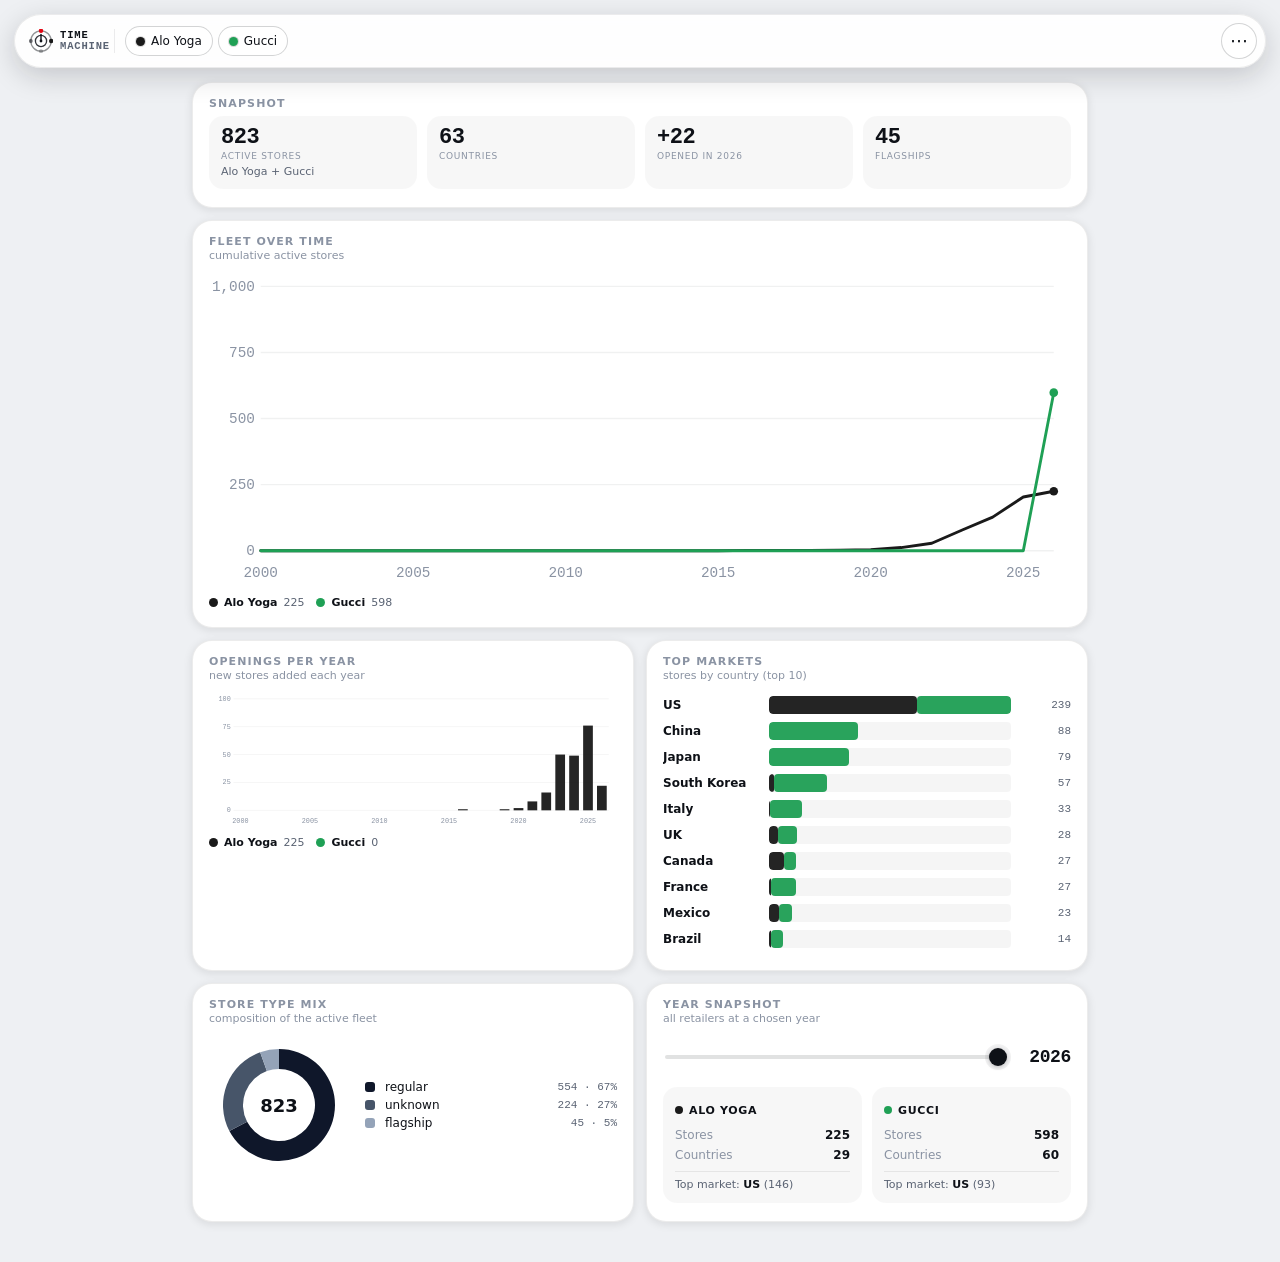
==== dashboard.html @ 7e8d6183 "Replace inline nav buttons with single dropdown menu (Map/Stats/Team/Notes) - Header was running out" ====
<!doctype html>
<html lang="en">
<head>
<meta charset="utf-8">
<meta name="viewport" content="width=device-width, initial-scale=1, viewport-fit=cover">
<meta name="theme-color" content="#f4f5f7">
<meta name="apple-mobile-web-app-capable" content="yes">
<meta name="apple-mobile-web-app-status-bar-style" content="default">
<meta name="apple-mobile-web-app-title" content="Store Time Machine">
<title>Analytics — Store Time Machine</title>
<link rel="stylesheet" href="styles.css?v=18">
<link rel="stylesheet" href="dashboard.css?v=18">
</head>
<body class="dash">

<header id="topbar">
  <a class="brand" href="index.html" aria-label="Store Time Machine">
    <svg class="logo-mark" viewBox="0 0 24 24" aria-hidden="true">
      <circle cx="12" cy="12" r="10.2" fill="none" stroke="currentColor" stroke-width="1.3" opacity="0.45"/>
      <circle cx="12" cy="12" r="5.6"  fill="none" stroke="currentColor" stroke-width="1.3" opacity="0.85"/>
      <circle cx="12" cy="1.8" r="2.2" fill="#E30613"/>
      <circle cx="22.2" cy="12" r="2.2" fill="#1a1a1a"/>
      <circle cx="12" cy="22.2" r="2.0" fill="currentColor" opacity="0.30"/>
      <circle cx="1.8" cy="12" r="2.0" fill="currentColor" opacity="0.55"/>
      <circle cx="12" cy="12" r="1.4" fill="currentColor"/>
      <path d="M12 12 L12 5.5" stroke="currentColor" stroke-width="1.4" stroke-linecap="round"/>
    </svg>
    <span class="wordmark"><span class="wm-1">Time</span><span class="wm-2">Machine</span></span>
  </a>
  <div id="retailers" role="tablist" aria-label="Retailers"></div>
  <details class="nav-menu" id="nav-menu">
    <summary aria-label="Menu">⋯</summary>
    <ul>
      <li><a href="index.html">Map</a></li>
      <li><a href="dashboard.html" class="current">Stats</a></li>
      <li><a href="team.html">Team</a></li>
      <li><a href="notes.html">Notes</a></li>
    </ul>
  </details>
</header>

<main id="dash-main">
  <section class="card card-headline">
    <div class="card-title">Snapshot</div>
    <div id="headline" class="headline-grid"></div>
  </section>

  <section class="card">
    <div class="card-title">Fleet over time</div>
    <div class="card-sub" id="fleet-sub">cumulative active stores</div>
    <div id="chart-fleet" class="chart"></div>
  </section>

  <section class="card">
    <div class="card-title">Openings per year</div>
    <div class="card-sub">new stores added each year</div>
    <div id="chart-annual" class="chart"></div>
  </section>

  <section class="card">
    <div class="card-title">Top markets</div>
    <div class="card-sub">stores by country (top 10)</div>
    <div id="chart-markets" class="chart"></div>
  </section>

  <section class="card">
    <div class="card-title">Store type mix</div>
    <div class="card-sub">composition of the active fleet</div>
    <div id="chart-types" class="chart"></div>
  </section>

  <section class="card">
    <div class="card-title">Year snapshot</div>
    <div class="card-sub">all retailers at a chosen year</div>
    <div class="snapshot-controls">
      <input id="snap-year-slider" type="range" min="2000" max="2026" value="2026" step="1">
      <span id="snap-year-display" class="year-readout">2026</span>
    </div>
    <div id="snap-grid" class="snap-grid"></div>
  </section>
</main>

<div id="loading">Loading…</div>

<script src="dashboard.js?v=18"></script>
<script>
  document.addEventListener('click', (e) => {
    const menu = document.getElementById('nav-menu');
    if (menu && !menu.contains(e.target) && menu.open) menu.open = false;
  });
</script>
</body>
</html>
---- styles.css ----
/* LDM Locate — light theme, mobile-first */

:root {
  --bg: #f4f5f7;
  --surface: rgba(255,255,255,0.92);
  --surface-solid: #ffffff;
  --text: #0e1117;
  --text-dim: #5a6373;
  --text-faint: #8a93a3;
  --accent: #2864c7;
  --warning: #c97e1f;
  --border: rgba(15,17,23,0.08);
  --border-strong: rgba(15,17,23,0.18);
  --shadow: 0 8px 28px rgba(15,17,23,0.18);
  --shadow-soft: 0 2px 10px rgba(15,17,23,0.10);
  --radius: 14px;
  --radius-lg: 20px;
  --radius-xl: 24px;
  --safe-bottom: env(safe-area-inset-bottom, 0px);
  --safe-top: env(safe-area-inset-top, 0px);
}

* { box-sizing: border-box; }
html, body { height: 100%; margin: 0; overscroll-behavior: none; -webkit-tap-highlight-color: transparent; }
body {
  font-family: ui-sans-serif, system-ui, -apple-system, "Segoe UI", "Plus Jakarta Sans", Roboto, sans-serif;
  color: var(--text);
  background: var(--bg);
  overflow: hidden;
  touch-action: manipulation;
}
button { font: inherit; color: inherit; cursor: pointer; border: 0; background: transparent; padding: 0; }

.hidden { display: none !important; }

/* ===== Map ===== */
#map { position: absolute; inset: 0; background: #e8eaee; }
.leaflet-control-zoom { display: none; }
.leaflet-control-attribution {
  background: rgba(255,255,255,0.7) !important;
  color: var(--text-faint) !important;
  font-size: 9px !important;
}
.leaflet-control-attribution a { color: var(--text-dim) !important; }

/* ===== Top bar ===== */
#topbar {
  position: fixed;
  top: calc(10px + var(--safe-top));
  left: 10px; right: 10px;
  display: flex; gap: 10px; align-items: center;
  padding: 8px 8px 8px 14px;
  background: var(--surface);
  backdrop-filter: blur(14px);
  -webkit-backdrop-filter: blur(14px);
  border: 1px solid var(--border);
  border-radius: 999px;
  box-shadow: var(--shadow);
  z-index: 1000;
  min-height: 46px;
}
.brand {
  display: inline-flex; align-items: center; gap: 7px;
  text-decoration: none;
  color: var(--text);
  flex-shrink: 0;
  padding-right: 4px;
  border-right: 1px solid var(--border);
  padding-left: 2px;
  margin-left: -2px;
}
.logo-mark {
  width: 24px; height: 24px;
  display: block; flex-shrink: 0;
}
.wordmark {
  display: none;     /* hidden on tight mobile by default; shown >=720px */
  flex-direction: column;
  font-family: ui-monospace, "JetBrains Mono", "SF Mono", monospace;
  text-transform: uppercase;
  font-weight: 700;
  letter-spacing: 0.08em;
  line-height: 1.05;
  font-size: 10.5px;
}
.wm-1 { color: var(--text); }
.wm-2 { color: var(--text-dim); }
@media (min-width: 380px) {
  .wordmark { display: inline-flex; }
}
#retailers {
  display: flex; gap: 5px; flex: 1; min-width: 0;
  overflow-x: auto; overflow-y: hidden;
  -webkit-overflow-scrolling: touch;
  scrollbar-width: none;
  padding-right: 14px;
  /* Right-edge fade so the user knows there's more to scroll if it overflows */
  -webkit-mask-image: linear-gradient(to right, #000 calc(100% - 14px), transparent);
          mask-image: linear-gradient(to right, #000 calc(100% - 14px), transparent);
}
#retailers::-webkit-scrollbar { display: none; }
/* ===== Topbar nav dropdown (replaces multiple inline nav buttons) ===== */
.nav-menu {
  position: relative;
  flex-shrink: 0;
}
.nav-menu summary {
  list-style: none;
  display: inline-flex; align-items: center; justify-content: center;
  width: 36px; height: 36px;
  border-radius: 50%;
  border: 1px solid var(--border-strong);
  background: var(--surface-solid);
  cursor: pointer;
  font-size: 18px; line-height: 1;
  user-select: none;
  -webkit-user-select: none;
}
.nav-menu summary::-webkit-details-marker { display: none; }
.nav-menu summary::marker { content: ""; }
.nav-menu[open] summary { background: #f0f1f4; }
.nav-menu ul {
  position: absolute;
  top: calc(100% + 8px);
  right: 0;
  min-width: 140px;
  margin: 0;
  padding: 5px;
  list-style: none;
  background: var(--surface-solid);
  border: 1px solid var(--border);
  border-radius: var(--radius);
  box-shadow: var(--shadow);
  z-index: 1500;
}
.nav-menu li { list-style: none; }
.nav-menu li a {
  display: block;
  padding: 8px 14px;
  text-decoration: none;
  color: var(--text);
  font-size: 13px;
  border-radius: 8px;
  white-space: nowrap;
}
.nav-menu li a:hover, .nav-menu li a:focus { background: rgba(15,17,23,0.05); }
.nav-menu li a.current {
  background: rgba(15,17,23,0.07);
  font-weight: 700;
}
.nav-menu li a.current::after { content: " ·"; color: var(--text-faint); }

.retailer-toggle {
  display: inline-flex; align-items: center; gap: 6px;
  padding: 6px 10px;
  border: 1px solid var(--border);
  background: rgba(255,255,255,0.6);
  border-radius: 999px;
  color: var(--text-dim);
  font-size: 12px;
  white-space: nowrap;
  flex-shrink: 0;
  transition: background 0.15s, color 0.15s, border-color 0.15s;
  min-height: 30px;
}
.retailer-toggle.active {
  color: var(--text);
  background: var(--surface-solid);
  border-color: var(--border-strong);
}
.retailer-toggle .swatch {
  width: 9px; height: 9px; border-radius: 50%; display: inline-block;
  box-shadow: 0 0 0 1px rgba(0,0,0,0.15);
}

/* ===== Smart chips ===== */
#chips {
  position: fixed;
  top: calc(64px + var(--safe-top));
  left: 10px; right: 10px;
  display: flex; gap: 6px;
  flex-wrap: wrap;
  z-index: 999;
  pointer-events: none;
}
.chips-region {
  pointer-events: auto;
  display: inline-flex; align-items: center;
  padding: 5px 11px;
  font-size: 10px; font-weight: 700;
  letter-spacing: 0.1em;
  text-transform: uppercase;
  color: var(--text-dim);
  background: var(--surface);
  backdrop-filter: blur(14px);
  -webkit-backdrop-filter: blur(14px);
  border: 1px solid var(--border);
  border-radius: 999px;
  box-shadow: var(--shadow-soft);
  white-space: nowrap;
}
.chip {
  pointer-events: auto;
  display: inline-flex; align-items: center; gap: 7px;
  padding: 6px 10px 6px 9px;
  background: var(--surface);
  backdrop-filter: blur(14px);
  -webkit-backdrop-filter: blur(14px);
  border: 1px solid var(--border);
  border-radius: 999px;
  box-shadow: var(--shadow-soft);
  font-size: 13px; color: var(--text);
  white-space: nowrap;
  transition: transform 0.1s, box-shadow 0.1s;
}
.chip:active { transform: scale(0.97); }
.chip .swatch { width: 8px; height: 8px; border-radius: 50%; box-shadow: 0 0 0 1px rgba(0,0,0,0.15); }
.chip .count { font-weight: 700; font-variant-numeric: tabular-nums; font-size: 13px; }
.chip .arrow { color: var(--text-faint); font-size: 13px; margin-left: 1px; }

/* ===== Bottom bar ===== */
#bottombar {
  position: fixed;
  bottom: calc(12px + var(--safe-bottom));
  left: 10px; right: 10px;
  display: flex; gap: 10px; align-items: center;
  padding: 8px 14px 8px 8px;
  background: var(--surface);
  backdrop-filter: blur(14px);
  -webkit-backdrop-filter: blur(14px);
  border: 1px solid var(--border);
  border-radius: var(--radius-xl);
  box-shadow: var(--shadow);
  z-index: 1000;
}
#playpause {
  width: 40px; height: 40px; flex-shrink: 0;
  border-radius: 50%;
  border: 1px solid var(--border-strong);
  background: var(--surface-solid);
  font-size: 13px; line-height: 1;
  display: flex; align-items: center; justify-content: center;
}
#playpause:active { background: #f0f1f4; }
.slider-wrap {
  flex: 1; display: flex; flex-direction: column; gap: 2px; min-width: 0;
}
#year-slider {
  width: 100%;
  -webkit-appearance: none; appearance: none;
  height: 26px;
  background: transparent; outline: none;
  margin: 0;
}
#year-slider::-webkit-slider-runnable-track {
  height: 4px; background: rgba(15,17,23,0.12); border-radius: 999px;
}
#year-slider::-moz-range-track {
  height: 4px; background: rgba(15,17,23,0.12); border-radius: 999px; border: none;
}
#year-slider::-webkit-slider-thumb {
  -webkit-appearance: none; appearance: none;
  width: 22px; height: 22px; margin-top: -9px;
  border-radius: 50%; background: var(--text);
  box-shadow: 0 0 0 4px rgba(15,17,23,0.05), 0 1px 4px rgba(0,0,0,0.25);
  cursor: grab;
}
#year-slider::-moz-range-thumb {
  width: 22px; height: 22px;
  border-radius: 50%; background: var(--text); border: none;
  box-shadow: 0 0 0 4px rgba(15,17,23,0.05), 0 1px 4px rgba(0,0,0,0.25);
}
.slider-labels {
  display: flex; justify-content: space-between;
  font-size: 9px; color: var(--text-faint);
  font-family: ui-monospace, "JetBrains Mono", monospace;
  letter-spacing: 0.05em;
  padding: 0 4px;
}
#year-display {
  flex-shrink: 0;
  min-width: 52px; text-align: right;
  font-weight: 700; font-size: 20px;
  font-variant-numeric: tabular-nums;
  font-family: ui-monospace, "JetBrains Mono", monospace;
  letter-spacing: -0.02em;
}

/* ===== Sheet (manifest + detail share base styles) ===== */
#sheet-backdrop {
  position: fixed; inset: 0;
  background: rgba(15,17,23,0.18);
  z-index: 1099;
  opacity: 1; transition: opacity 0.2s ease;
}
#sheet-backdrop.hidden { opacity: 0; pointer-events: none; }

.sheet {
  position: fixed;
  left: 0; right: 0; bottom: 0;
  max-height: 78vh;
  display: flex; flex-direction: column;
  background: var(--surface-solid);
  border: 1px solid var(--border);
  border-bottom: 0;
  border-radius: var(--radius-xl) var(--radius-xl) 0 0;
  box-shadow: 0 -16px 40px rgba(15,17,23,0.20);
  z-index: 1100;
  transform: translateY(0);
  transition: transform 0.22s cubic-bezier(0.32, 0.72, 0, 1);
}
.sheet.hidden { transform: translateY(110%); pointer-events: none; }
.sheet-handle {
  width: 38px; height: 4px;
  background: rgba(15,17,23,0.18);
  border-radius: 999px;
  margin: 6px auto 4px;
  flex-shrink: 0;
}
.sheet-header {
  display: flex; align-items: center; gap: 10px;
  padding: 8px 14px 10px;
  border-bottom: 1px solid var(--border);
  flex-shrink: 0;
}
.sheet-header > div { flex: 1; min-width: 0; }
.sheet-title {
  font-size: 16px; font-weight: 700; line-height: 1.2;
  white-space: nowrap; overflow: hidden; text-overflow: ellipsis;
}
.sheet-sub {
  font-size: 12px; color: var(--text-dim); margin-top: 2px;
}
.sheet-back, .sheet-close {
  width: 32px; height: 32px;
  border-radius: 50%;
  border: 1px solid var(--border);
  background: var(--surface-solid);
  font-size: 18px; line-height: 1;
  display: flex; align-items: center; justify-content: center;
  flex-shrink: 0;
}
.sheet-back { font-size: 22px; padding-bottom: 3px; }

/* ===== Manifest list ===== */
#manifest-list {
  overflow-y: auto;
  -webkit-overflow-scrolling: touch;
  padding: 4px 0 calc(20px + var(--safe-bottom));
  flex: 1;
}
.manifest-item {
  display: flex; align-items: flex-start; gap: 12px;
  padding: 10px 16px;
  cursor: pointer;
  transition: background 0.1s;
  border-bottom: 1px solid var(--border);
}
.manifest-item:last-child { border-bottom: 0; }
.manifest-item:active { background: #f0f1f4; }
.manifest-item .pin {
  width: 8px; height: 8px; border-radius: 50%;
  margin-top: 7px; flex-shrink: 0;
  box-shadow: 0 0 0 1px rgba(0,0,0,0.15);
}
.manifest-item .body { flex: 1; min-width: 0; }
.manifest-item .name { font-weight: 600; font-size: 14px; line-height: 1.3; }
.manifest-item .meta { font-size: 12px; color: var(--text-dim); line-height: 1.4; margin-top: 1px; }
.manifest-item .yr {
  font-size: 11px; font-family: ui-monospace, monospace;
  color: var(--text-faint); flex-shrink: 0; margin-top: 4px;
}

/* ===== Detail (minimal) ===== */
#detail .detail-retailer {
  display: inline-flex; align-items: center; gap: 6px;
  font-size: 10px; color: var(--text-dim);
  text-transform: uppercase; letter-spacing: 0.1em;
  flex-shrink: 1; min-width: 0;
}
.detail-retailer .swatch { width: 7px; height: 7px; border-radius: 50%; flex-shrink: 0; }
#detail-body {
  padding: 14px 18px calc(22px + var(--safe-bottom));
  overflow-y: auto;
  -webkit-overflow-scrolling: touch;
  flex: 1;
}
.detail-name {
  font-size: 18px; font-weight: 700; line-height: 1.25;
  margin-bottom: 6px;
}
.detail-meta-row {
  display: flex; gap: 14px; flex-wrap: wrap;
  margin-bottom: 12px;
  font-size: 12px; color: var(--text-dim);
}
.detail-meta-row .item { display: inline-flex; align-items: baseline; gap: 5px; }
.detail-meta-row .k { color: var(--text-faint); text-transform: uppercase; letter-spacing: 0.06em; font-size: 9px; }
.detail-meta-row .v { color: var(--text); font-weight: 600; font-size: 13px; }
.detail-meta-row .v.estimated { color: var(--warning); }
.detail-meta-row .v.estimated::after { content: " · est."; font-weight: 400; color: var(--text-faint); font-size: 10px; }
.detail-address {
  font-size: 13px; line-height: 1.45;
  color: var(--text);
  background: #f4f5f7;
  border-radius: var(--radius);
  padding: 10px 12px;
}
.detail-address.empty { color: var(--text-faint); font-style: italic; }

/* ===== Loading ===== */
#loading {
  position: fixed; left: 50%; top: 50%; transform: translate(-50%,-50%);
  padding: 12px 20px;
  background: var(--surface);
  border: 1px solid var(--border);
  border-radius: var(--radius);
  z-index: 2000;
  font-size: 13px;
  backdrop-filter: blur(14px);
  -webkit-backdrop-filter: blur(14px);
  box-shadow: var(--shadow-soft);
}

/* ===== Bloom animation ===== */
.bloom-marker {
  pointer-events: none;
  position: absolute;
  border-radius: 50%;
  transform: translate(-50%, -50%);
  animation: bloom 800ms ease-out forwards;
}
@keyframes bloom {
  0%   { transform: translate(-50%,-50%) scale(0.4); opacity: 0.95; }
  60%  { transform: translate(-50%,-50%) scale(2.4); opacity: 0.5; }
  100% { transform: translate(-50%,-50%) scale(3.6); opacity: 0; }
}

/* ===== Desktop ===== */
@media (min-width: 720px) {
  #topbar { top: calc(14px + var(--safe-top)); left: 14px; right: 14px; }
  #chips { top: calc(72px + var(--safe-top)); left: 14px; right: auto; }
  #bottombar { bottom: calc(18px + var(--safe-bottom)); left: 14px; right: 14px; }
  .sheet {
    left: auto; right: 14px;
    bottom: calc(80px + var(--safe-bottom));
    width: 380px;
    max-height: calc(100vh - 180px);
    border: 1px solid var(--border);
    border-radius: var(--radius-xl);
  }
  .sheet.hidden { transform: translateX(20px); opacity: 0; }
  .sheet:not(.hidden) { opacity: 1; transition: transform 0.2s, opacity 0.18s; }
  .sheet-handle { display: none; }
  #sheet-backdrop { display: none; }
}
---- dashboard.css ----
/* Dashboard-specific styles. Layered on top of styles.css. */

body.dash {
  overflow-y: auto;
  background: #eef0f3;
}

#dash-main {
  padding: calc(78px + var(--safe-top)) 12px calc(40px + var(--safe-bottom));
  max-width: 920px;
  margin: 0 auto;
  display: grid;
  gap: 12px;
}
@media (min-width: 720px) {
  #dash-main {
    padding-top: calc(82px + var(--safe-top));
    grid-template-columns: 1fr 1fr;
  }
  .card-headline,
  .card:nth-child(2) { grid-column: 1 / -1; }
}

.nav-toggle {
  display: inline-flex; align-items: center;
  padding: 7px 14px;
  border: 1px solid var(--border-strong);
  border-radius: 999px;
  background: var(--surface-solid);
  color: var(--text);
  text-decoration: none;
  font-size: 12px;
  font-weight: 600;
  flex-shrink: 0;
}
.nav-toggle:active { background: #f0f1f4; }

.card {
  background: var(--surface-solid);
  border: 1px solid var(--border);
  border-radius: var(--radius-lg);
  box-shadow: var(--shadow-soft);
  padding: 14px 16px 18px;
  min-height: 80px;
}
.card-title {
  font-size: 11px;
  text-transform: uppercase;
  letter-spacing: 0.1em;
  color: var(--text-faint);
  font-weight: 700;
  margin-bottom: 1px;
}
.card-sub {
  font-size: 11px;
  color: var(--text-faint);
  margin-bottom: 10px;
}

/* Headline strip */
.headline-grid {
  display: grid;
  grid-template-columns: repeat(2, 1fr);
  gap: 10px;
  margin-top: 6px;
}
@media (min-width: 480px) {
  .headline-grid { grid-template-columns: repeat(4, 1fr); }
}
.stat {
  background: rgba(15,17,23,0.03);
  border-radius: var(--radius);
  padding: 10px 12px;
  min-height: 64px;
}
.stat .num {
  font-weight: 700;
  font-size: 22px;
  font-variant-numeric: tabular-nums;
  font-family: ui-monospace, "JetBrains Mono", monospace;
  letter-spacing: -0.02em;
  line-height: 1.05;
}
.stat .lbl {
  font-size: 9px;
  text-transform: uppercase;
  letter-spacing: 0.08em;
  color: var(--text-faint);
  margin-top: 2px;
}
.stat .sub {
  font-size: 11px;
  color: var(--text-dim);
  margin-top: 4px;
  line-height: 1.3;
  word-break: break-word;
}

.chart {
  width: 100%;
  position: relative;
}
.chart svg { width: 100%; height: auto; display: block; }
.chart .axis-text { font-size: 10px; fill: var(--text-faint); font-family: ui-monospace, monospace; }
.chart .grid-line { stroke: rgba(15,17,23,0.06); stroke-width: 1; }
.chart .legend {
  display: flex; flex-wrap: wrap; gap: 12px;
  margin-top: 8px;
  font-size: 11px;
  color: var(--text-dim);
}
.chart .legend .li { display: inline-flex; align-items: center; gap: 6px; }
.chart .legend .sw { width: 9px; height: 9px; border-radius: 50%; }
.chart .legend .nm { color: var(--text); font-weight: 600; }
.chart .legend .v { font-variant-numeric: tabular-nums; }
.chart .tooltip {
  position: absolute;
  background: var(--text);
  color: white;
  padding: 4px 8px;
  font-size: 11px;
  border-radius: 6px;
  pointer-events: none;
  white-space: nowrap;
  font-variant-numeric: tabular-nums;
  transform: translate(-50%, -110%);
  opacity: 0;
  transition: opacity 0.1s;
}
.chart .tooltip.show { opacity: 1; }

/* Top markets list (HTML, not SVG) */
.market-row {
  display: flex; align-items: center; gap: 10px;
  padding: 4px 0;
  font-size: 12px;
}
.market-row .country {
  width: 96px; flex-shrink: 0;
  color: var(--text);
  font-weight: 600;
  white-space: nowrap;
  overflow: hidden;
  text-overflow: ellipsis;
}
.market-row .bar-wrap {
  flex: 1; height: 18px;
  background: rgba(15,17,23,0.04);
  border-radius: 4px;
  position: relative;
  overflow: hidden;
}
.market-row .bar-fill {
  position: absolute; inset: 0 auto 0 0;
  border-radius: 4px;
  transition: width 0.25s;
}
.market-row .count {
  width: 50px; flex-shrink: 0; text-align: right;
  font-variant-numeric: tabular-nums;
  font-family: ui-monospace, monospace;
  font-size: 11px; color: var(--text-dim);
}

/* Snapshot card */
.snapshot-controls {
  display: flex; align-items: center; gap: 12px;
  padding: 6px 0 14px;
}
.snapshot-controls input[type=range] {
  flex: 1;
  -webkit-appearance: none; appearance: none;
  height: 28px; background: transparent; outline: none;
}
.snapshot-controls input[type=range]::-webkit-slider-runnable-track {
  height: 4px; background: rgba(15,17,23,0.12); border-radius: 999px;
}
.snapshot-controls input[type=range]::-webkit-slider-thumb {
  -webkit-appearance: none; appearance: none;
  width: 18px; height: 18px; margin-top: -7px;
  border-radius: 50%; background: var(--text);
  box-shadow: 0 0 0 4px rgba(15,17,23,0.05), 0 1px 4px rgba(0,0,0,0.25);
}
.snapshot-controls input[type=range]::-moz-range-track {
  height: 4px; background: rgba(15,17,23,0.12); border-radius: 999px; border: none;
}
.snapshot-controls input[type=range]::-moz-range-thumb {
  width: 18px; height: 18px;
  border-radius: 50%; background: var(--text); border: none;
  box-shadow: 0 0 0 4px rgba(15,17,23,0.05), 0 1px 4px rgba(0,0,0,0.25);
}
.year-readout {
  font-weight: 700; font-size: 18px;
  font-variant-numeric: tabular-nums;
  font-family: ui-monospace, monospace;
  letter-spacing: -0.02em;
  min-width: 50px; text-align: right;
}
.snap-grid {
  display: grid;
  grid-template-columns: repeat(auto-fit, minmax(140px, 1fr));
  gap: 10px;
}
.snap-card {
  background: rgba(15,17,23,0.03);
  border-radius: var(--radius);
  padding: 12px;
}
.snap-card .head {
  display: inline-flex; align-items: center; gap: 6px;
  font-size: 11px; font-weight: 700;
  text-transform: uppercase; letter-spacing: 0.06em;
  color: var(--text);
  margin-bottom: 8px;
}
.snap-card .head .sw { width: 8px; height: 8px; border-radius: 50%; }
.snap-card .row { display: flex; justify-content: space-between; padding: 3px 0; font-size: 12px; }
.snap-card .row .k { color: var(--text-faint); }
.snap-card .row .v { color: var(--text); font-weight: 600; font-variant-numeric: tabular-nums; }
.snap-card .row .v.dim { color: var(--text-dim); font-weight: 400; }
.snap-card .top-mkt {
  margin-top: 6px;
  padding-top: 6px;
  border-top: 1px solid var(--border);
  font-size: 11px;
  color: var(--text-dim);
}
.snap-card .top-mkt strong { color: var(--text); font-weight: 600; }

/* Donut */
.donut-wrap {
  display: flex; align-items: center; gap: 16px;
  flex-wrap: wrap;
}
.donut-wrap .donut-svg {
  width: 140px; height: 140px;
  flex-shrink: 0;
}
.donut-wrap .donut-legend {
  flex: 1; min-width: 140px;
  display: flex; flex-direction: column; gap: 4px;
  font-size: 12px;
}
.donut-wrap .donut-legend .li {
  display: grid;
  grid-template-columns: 12px 1fr auto;
  align-items: center;
  gap: 8px;
}
.donut-wrap .donut-legend .sw { width: 10px; height: 10px; border-radius: 3px; }
.donut-wrap .donut-legend .nm { color: var(--text); }
.donut-wrap .donut-legend .v {
  font-variant-numeric: tabular-nums;
  color: var(--text-dim);
  font-size: 11px;
  font-family: ui-monospace, monospace;
}
.donut-wrap .donut-center {
  position: relative;
}
.donut-wrap .donut-center .num {
  position: absolute; inset: 0;
  display: flex; align-items: center; justify-content: center;
  font-weight: 700; font-size: 18px;
  font-variant-numeric: tabular-nums;
  pointer-events: none;
}

#dash-main #loading { display: none; }
body.dash #loading {
  position: fixed; left: 50%; top: 50%; transform: translate(-50%,-50%);
  padding: 12px 20px;
  background: var(--surface-solid);
  border: 1px solid var(--border);
  border-radius: var(--radius);
  box-shadow: var(--shadow-soft);
  font-size: 13px;
  z-index: 5000;
}
body.dash #loading.hidden { display: none; }
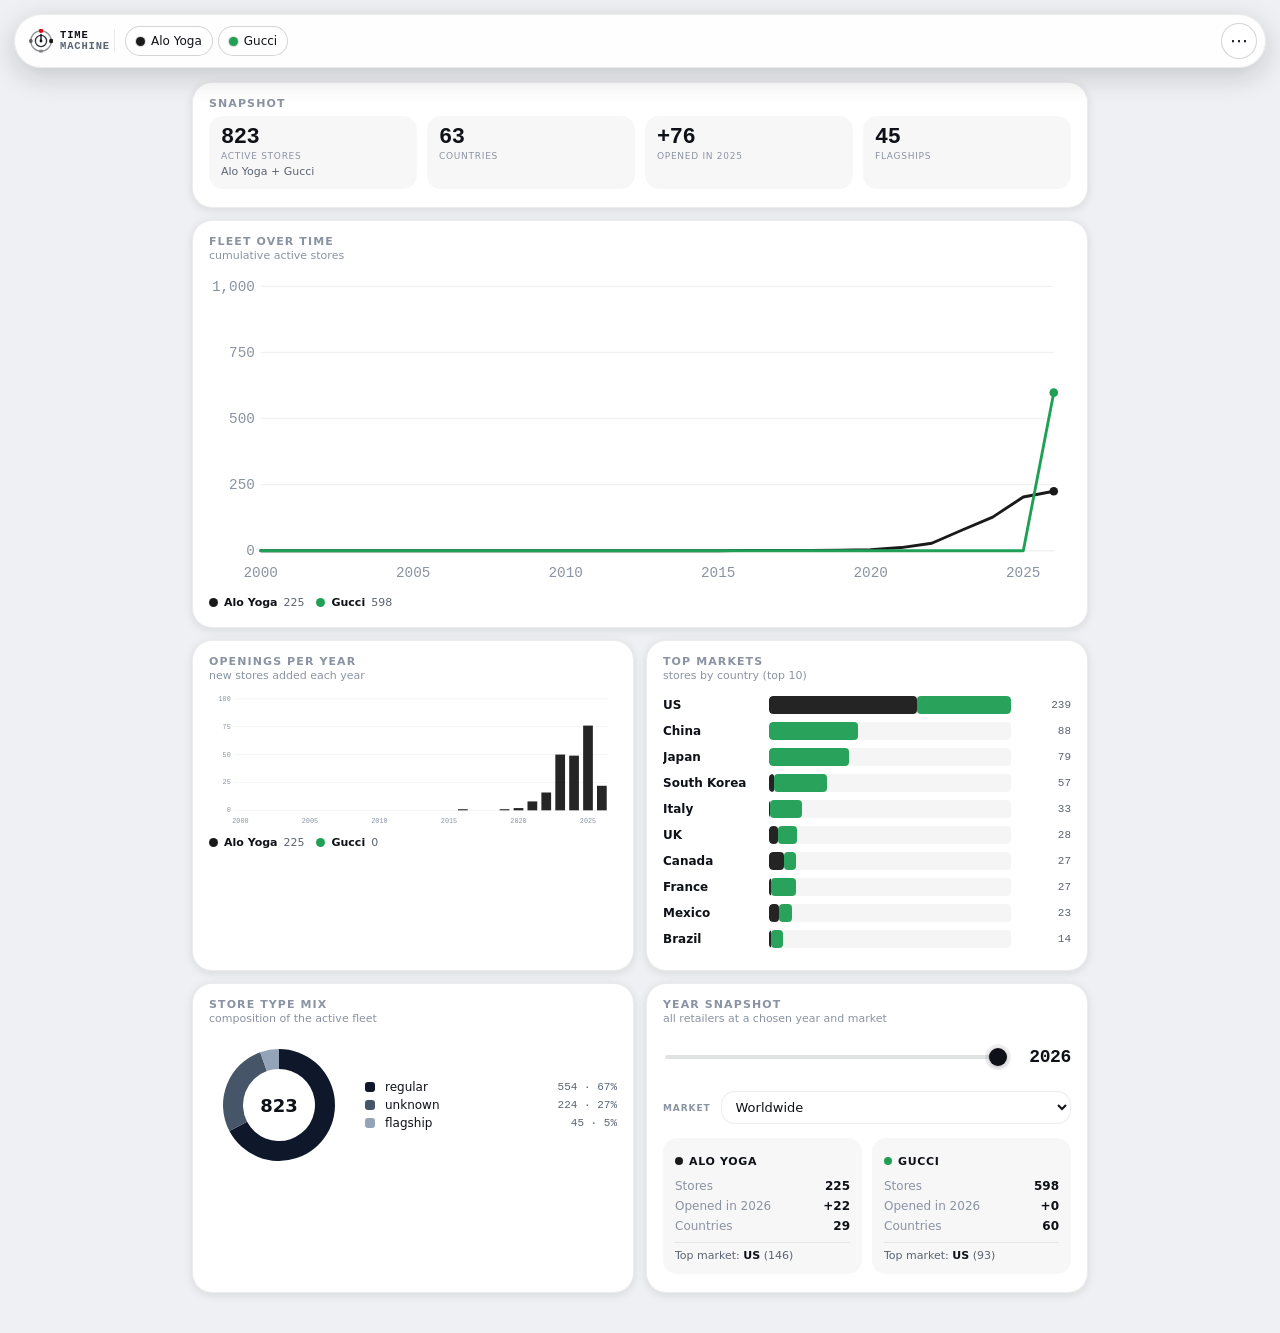
==== commit f2e6cefa: "Dashboard improvements: 2025 in headline + market selector in snapshot card (1) Headline strip: 'Ope" ====
--- a/dashboard.html
+++ b/dashboard.html
@@ -8,8 +8,8 @@
 <meta name="apple-mobile-web-app-status-bar-style" content="default">
 <meta name="apple-mobile-web-app-title" content="Store Time Machine">
 <title>Analytics — Store Time Machine</title>
-<link rel="stylesheet" href="styles.css?v=18">
-<link rel="stylesheet" href="dashboard.css?v=18">
+<link rel="stylesheet" href="styles.css?v=20">
+<link rel="stylesheet" href="dashboard.css?v=20">
 </head>
 <body class="dash">
 
@@ -71,10 +71,14 @@
 
   <section class="card">
     <div class="card-title">Year snapshot</div>
-    <div class="card-sub">all retailers at a chosen year</div>
+    <div class="card-sub">all retailers at a chosen year and market</div>
     <div class="snapshot-controls">
       <input id="snap-year-slider" type="range" min="2000" max="2026" value="2026" step="1">
       <span id="snap-year-display" class="year-readout">2026</span>
+    </div>
+    <div class="snapshot-market">
+      <label for="snap-market">Market</label>
+      <select id="snap-market"></select>
     </div>
     <div id="snap-grid" class="snap-grid"></div>
   </section>
@@ -82,7 +86,7 @@
 
 <div id="loading">Loading…</div>
 
-<script src="dashboard.js?v=18"></script>
+<script src="dashboard.js?v=20"></script>
 <script>
   document.addEventListener('click', (e) => {
     const menu = document.getElementById('nav-menu');
--- a/dashboard.css
+++ b/dashboard.css
@@ -196,6 +196,34 @@
   letter-spacing: -0.02em;
   min-width: 50px; text-align: right;
 }
+.snapshot-market {
+  display: flex; align-items: center; gap: 10px;
+  padding: 4px 0 14px;
+}
+.snapshot-market label {
+  font-size: 9px;
+  text-transform: uppercase;
+  letter-spacing: 0.1em;
+  color: var(--text-faint);
+  font-weight: 700;
+}
+.snapshot-market select {
+  flex: 1;
+  padding: 7px 10px;
+  font-size: 13px;
+  border: 1px solid var(--border);
+  border-radius: var(--radius);
+  background: rgba(255,255,255,0.6);
+  color: var(--text);
+  font-family: inherit;
+  cursor: pointer;
+}
+.snapshot-market select:focus {
+  outline: none;
+  border-color: var(--border-strong);
+  background: var(--surface-solid);
+}
+
 .snap-grid {
   display: grid;
   grid-template-columns: repeat(auto-fit, minmax(140px, 1fr));
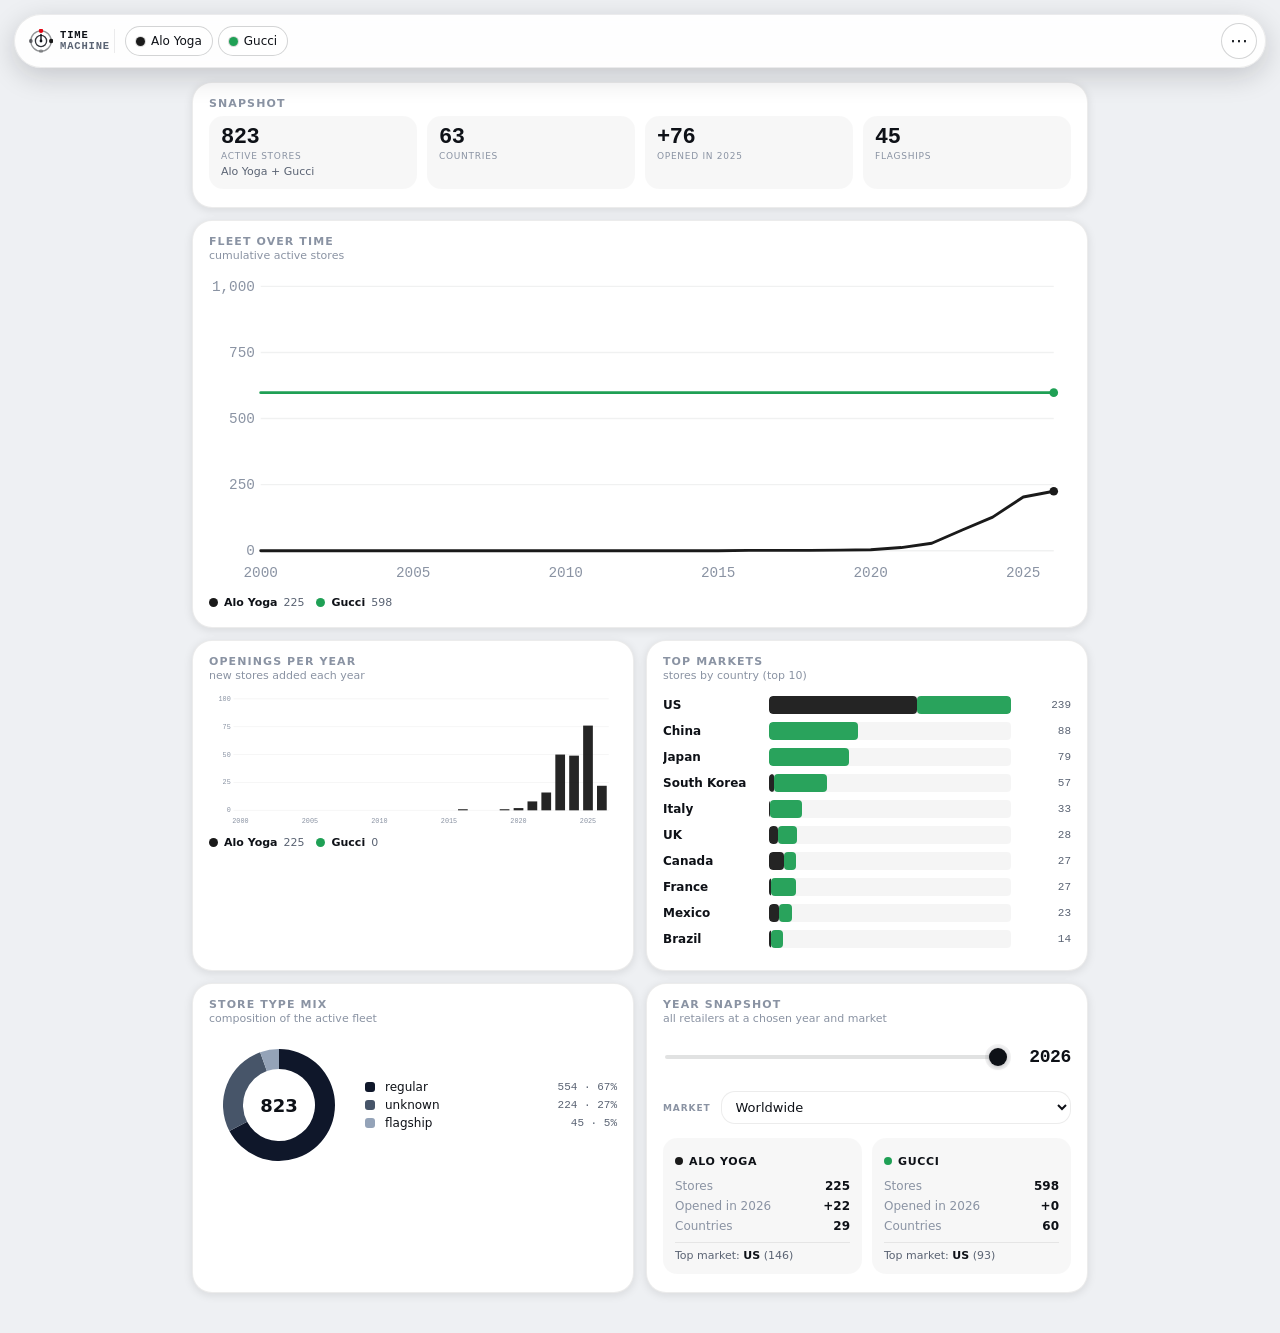
==== commit 27a55a0a: "Dashboard activeStoresAt: include null-year stores at every year (Gucci fix) Bug: dashboard's active" ====
--- a/dashboard.html
+++ b/dashboard.html
@@ -8,8 +8,8 @@
 <meta name="apple-mobile-web-app-status-bar-style" content="default">
 <meta name="apple-mobile-web-app-title" content="Store Time Machine">
 <title>Analytics — Store Time Machine</title>
-<link rel="stylesheet" href="styles.css?v=20">
-<link rel="stylesheet" href="dashboard.css?v=20">
+<link rel="stylesheet" href="styles.css?v=21">
+<link rel="stylesheet" href="dashboard.css?v=21">
 </head>
 <body class="dash">
 
@@ -86,7 +86,7 @@
 
 <div id="loading">Loading…</div>
 
-<script src="dashboard.js?v=20"></script>
+<script src="dashboard.js?v=21"></script>
 <script>
   document.addEventListener('click', (e) => {
     const menu = document.getElementById('nav-menu');
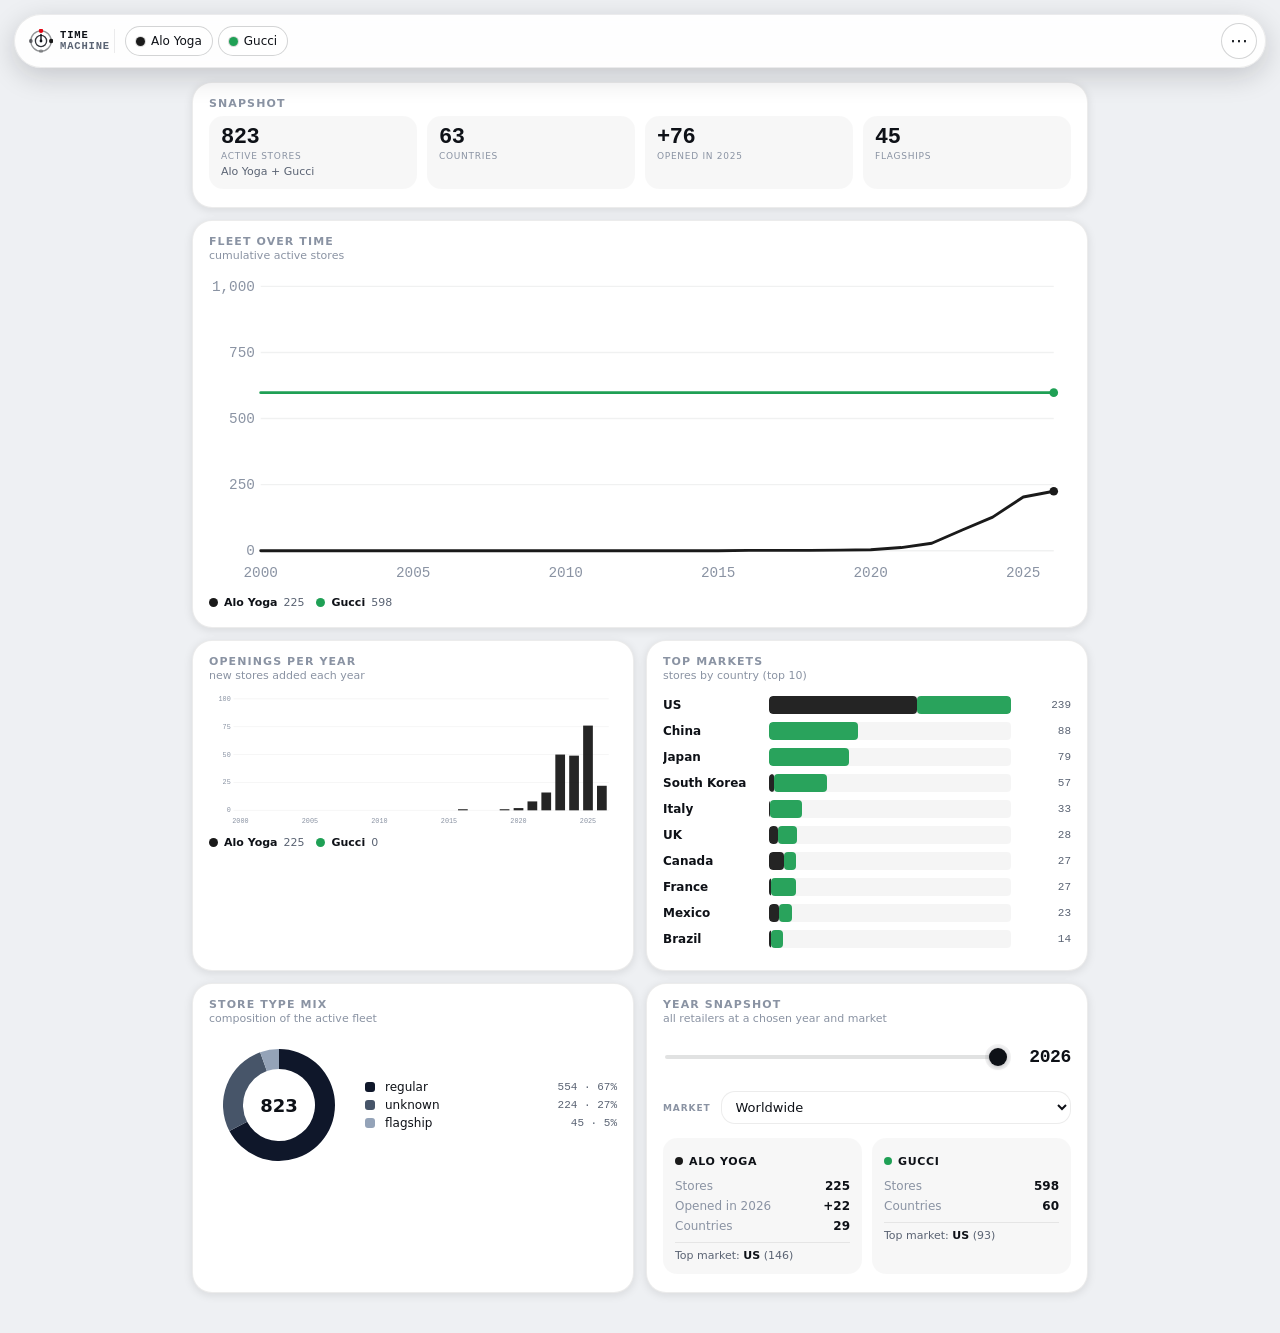
==== commit a11a34b3: "Snapshot card: hide 'Opened in YEAR' row for retailers with no year data Gucci has all year_opened=n" ====
--- a/dashboard.html
+++ b/dashboard.html
@@ -8,8 +8,8 @@
 <meta name="apple-mobile-web-app-status-bar-style" content="default">
 <meta name="apple-mobile-web-app-title" content="Store Time Machine">
 <title>Analytics — Store Time Machine</title>
-<link rel="stylesheet" href="styles.css?v=21">
-<link rel="stylesheet" href="dashboard.css?v=21">
+<link rel="stylesheet" href="styles.css?v=22">
+<link rel="stylesheet" href="dashboard.css?v=22">
 </head>
 <body class="dash">
 
@@ -86,7 +86,7 @@
 
 <div id="loading">Loading…</div>
 
-<script src="dashboard.js?v=21"></script>
+<script src="dashboard.js?v=22"></script>
 <script>
   document.addEventListener('click', (e) => {
     const menu = document.getElementById('nav-menu');
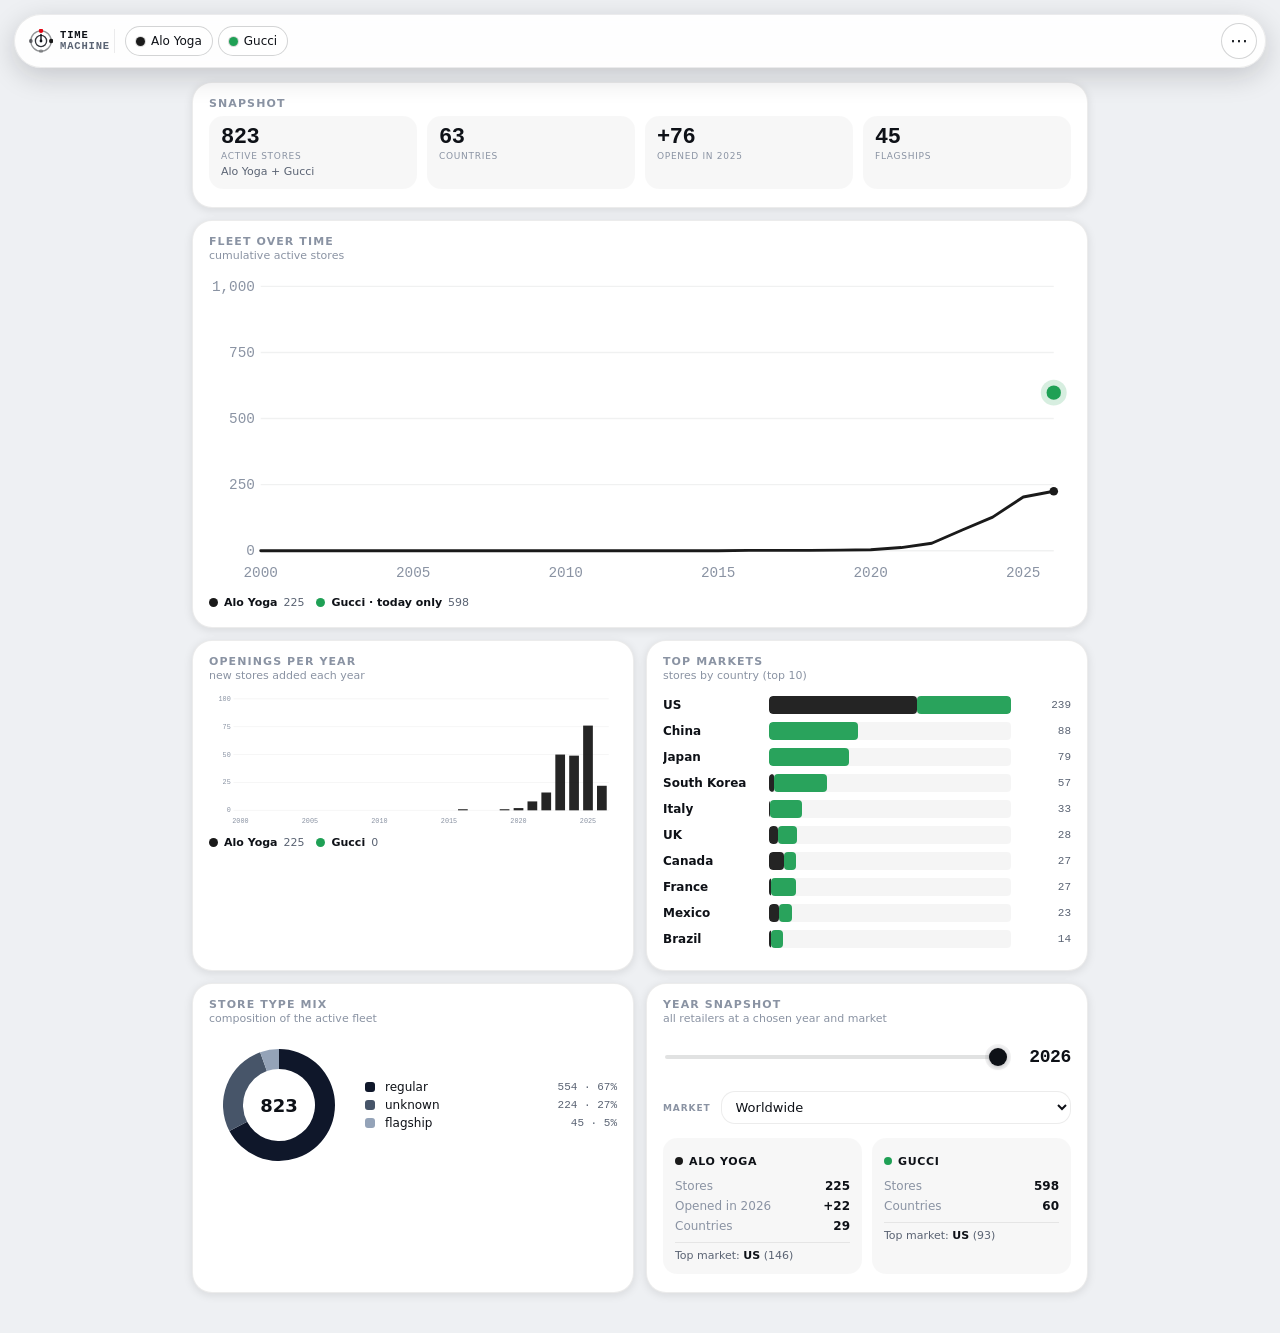
==== commit 4d738d17: "Fleet over time: render Gucci as a single dot at latest year (no historical line) Gucci has no year_" ====
--- a/dashboard.html
+++ b/dashboard.html
@@ -8,8 +8,8 @@
 <meta name="apple-mobile-web-app-status-bar-style" content="default">
 <meta name="apple-mobile-web-app-title" content="Store Time Machine">
 <title>Analytics — Store Time Machine</title>
-<link rel="stylesheet" href="styles.css?v=22">
-<link rel="stylesheet" href="dashboard.css?v=22">
+<link rel="stylesheet" href="styles.css?v=23">
+<link rel="stylesheet" href="dashboard.css?v=23">
 </head>
 <body class="dash">
 
@@ -86,7 +86,7 @@
 
 <div id="loading">Loading…</div>
 
-<script src="dashboard.js?v=22"></script>
+<script src="dashboard.js?v=23"></script>
 <script>
   document.addEventListener('click', (e) => {
     const menu = document.getElementById('nav-menu');
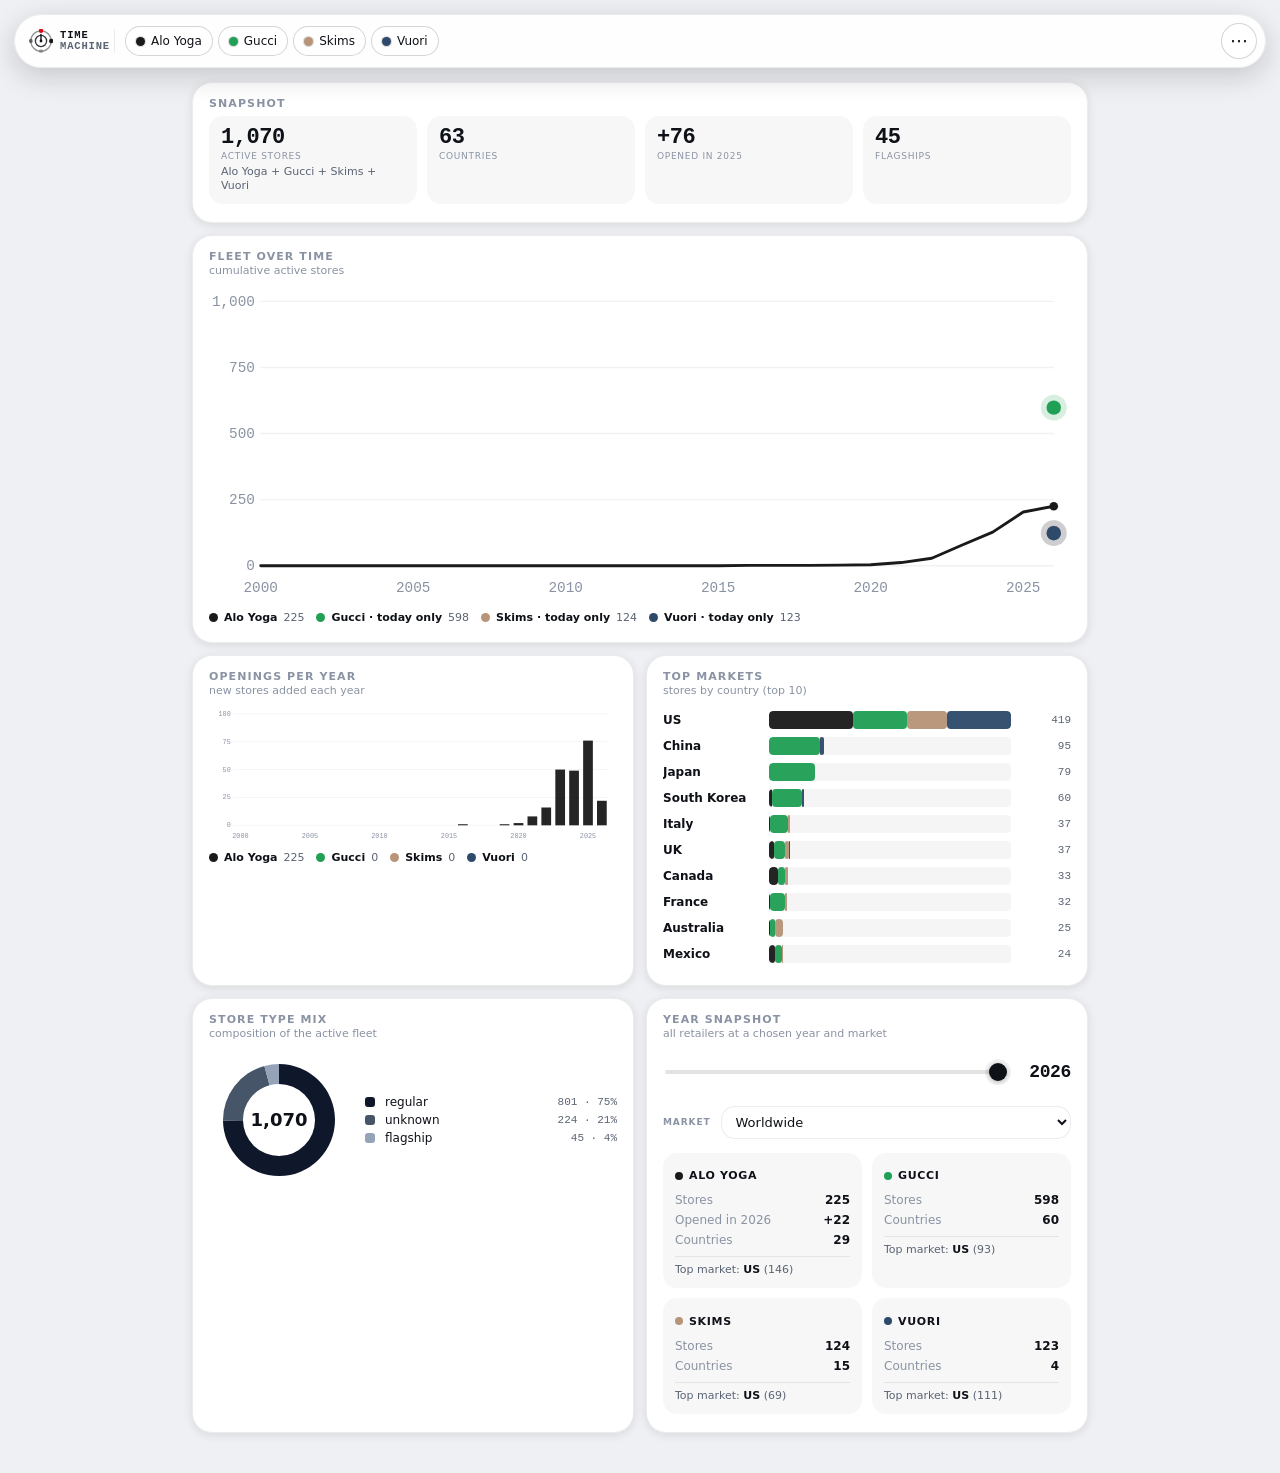
==== commit 909c14ec: "Add Skims (124 stores) and Vuori (123 stores) to the Time Machine Skims: - Source: stockist.co/api/v" ====
--- a/dashboard.html
+++ b/dashboard.html
@@ -8,8 +8,8 @@
 <meta name="apple-mobile-web-app-status-bar-style" content="default">
 <meta name="apple-mobile-web-app-title" content="Store Time Machine">
 <title>Analytics — Store Time Machine</title>
-<link rel="stylesheet" href="styles.css?v=23">
-<link rel="stylesheet" href="dashboard.css?v=23">
+<link rel="stylesheet" href="styles.css?v=24">
+<link rel="stylesheet" href="dashboard.css?v=24">
 </head>
 <body class="dash">
 
@@ -86,7 +86,7 @@
 
 <div id="loading">Loading…</div>
 
-<script src="dashboard.js?v=23"></script>
+<script src="dashboard.js?v=24"></script>
 <script>
   document.addEventListener('click', (e) => {
     const menu = document.getElementById('nav-menu');
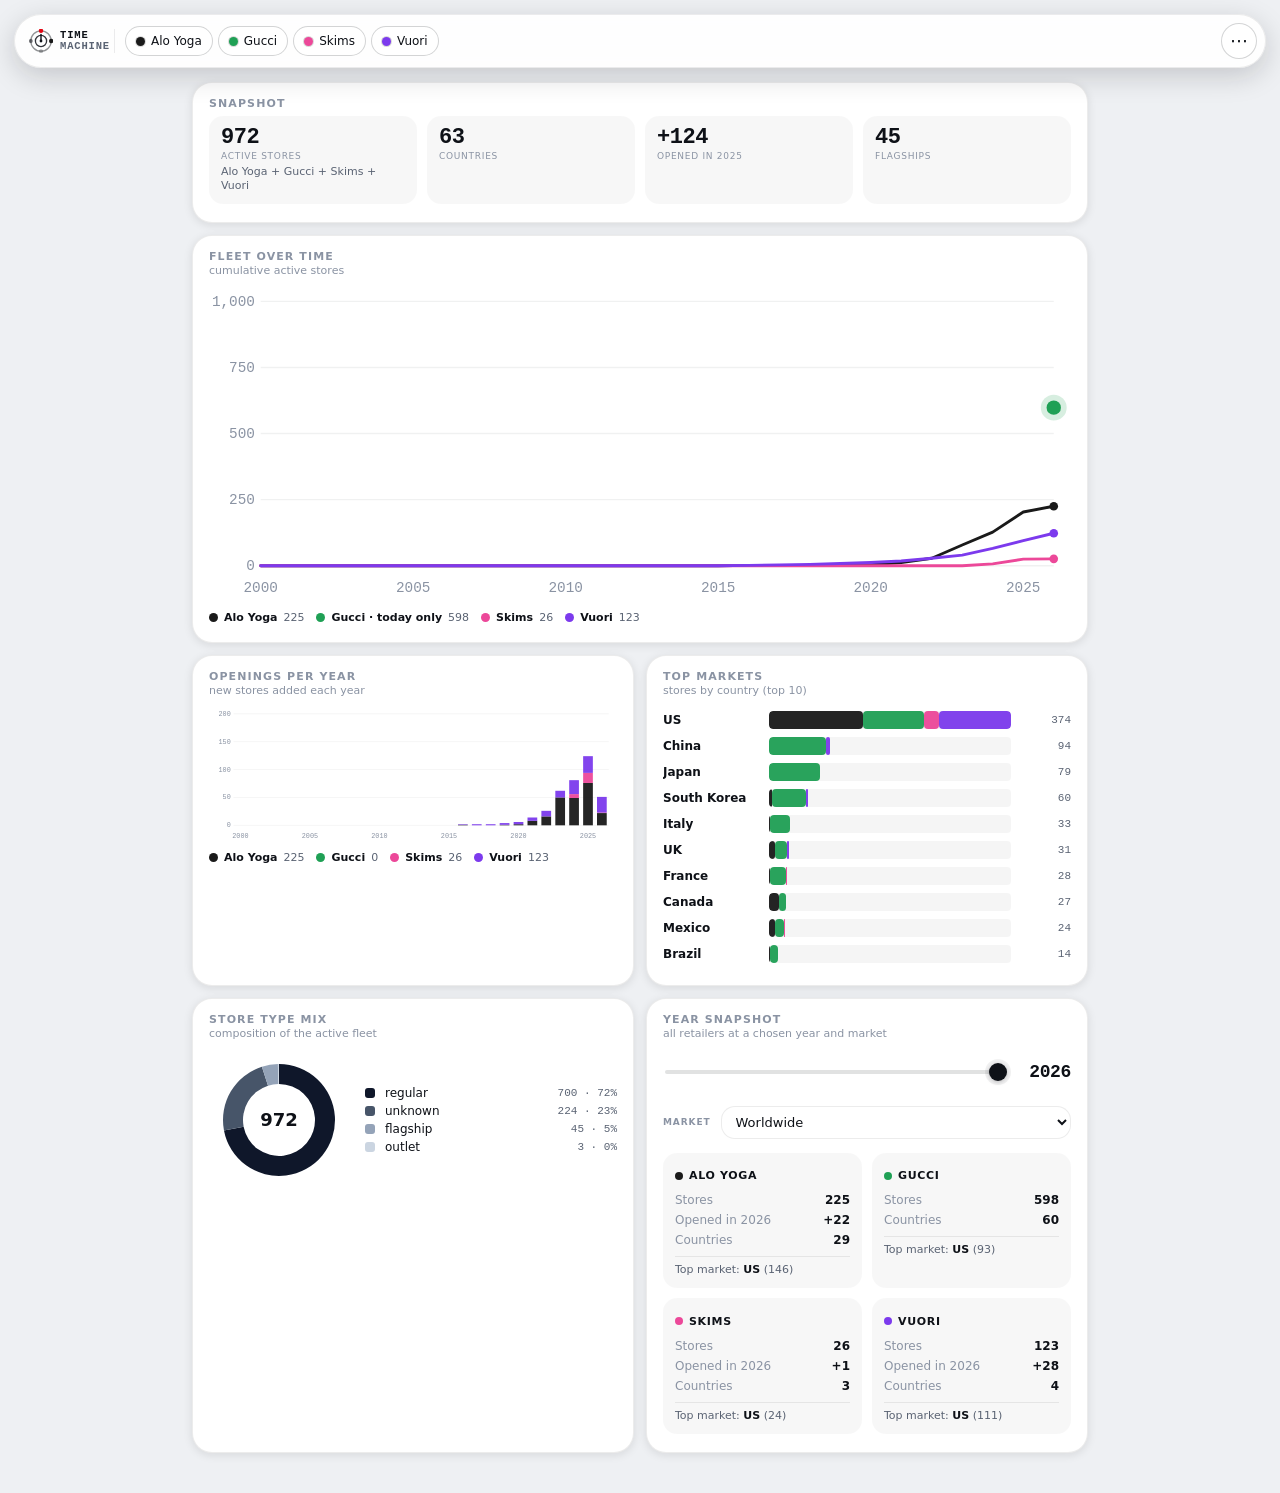
==== commit 69d6e876: "Brighter palette for Skims (pink) and Vuori (purple) Tan #B89478 (Skims) and navy #2E4A6B (Vuori) we" ====
--- a/dashboard.html
+++ b/dashboard.html
@@ -8,8 +8,8 @@
 <meta name="apple-mobile-web-app-status-bar-style" content="default">
 <meta name="apple-mobile-web-app-title" content="Store Time Machine">
 <title>Analytics — Store Time Machine</title>
-<link rel="stylesheet" href="styles.css?v=24">
-<link rel="stylesheet" href="dashboard.css?v=24">
+<link rel="stylesheet" href="styles.css?v=25">
+<link rel="stylesheet" href="dashboard.css?v=25">
 </head>
 <body class="dash">
 
@@ -86,7 +86,7 @@
 
 <div id="loading">Loading…</div>
 
-<script src="dashboard.js?v=24"></script>
+<script src="dashboard.js?v=25"></script>
 <script>
   document.addEventListener('click', (e) => {
     const menu = document.getElementById('nav-menu');
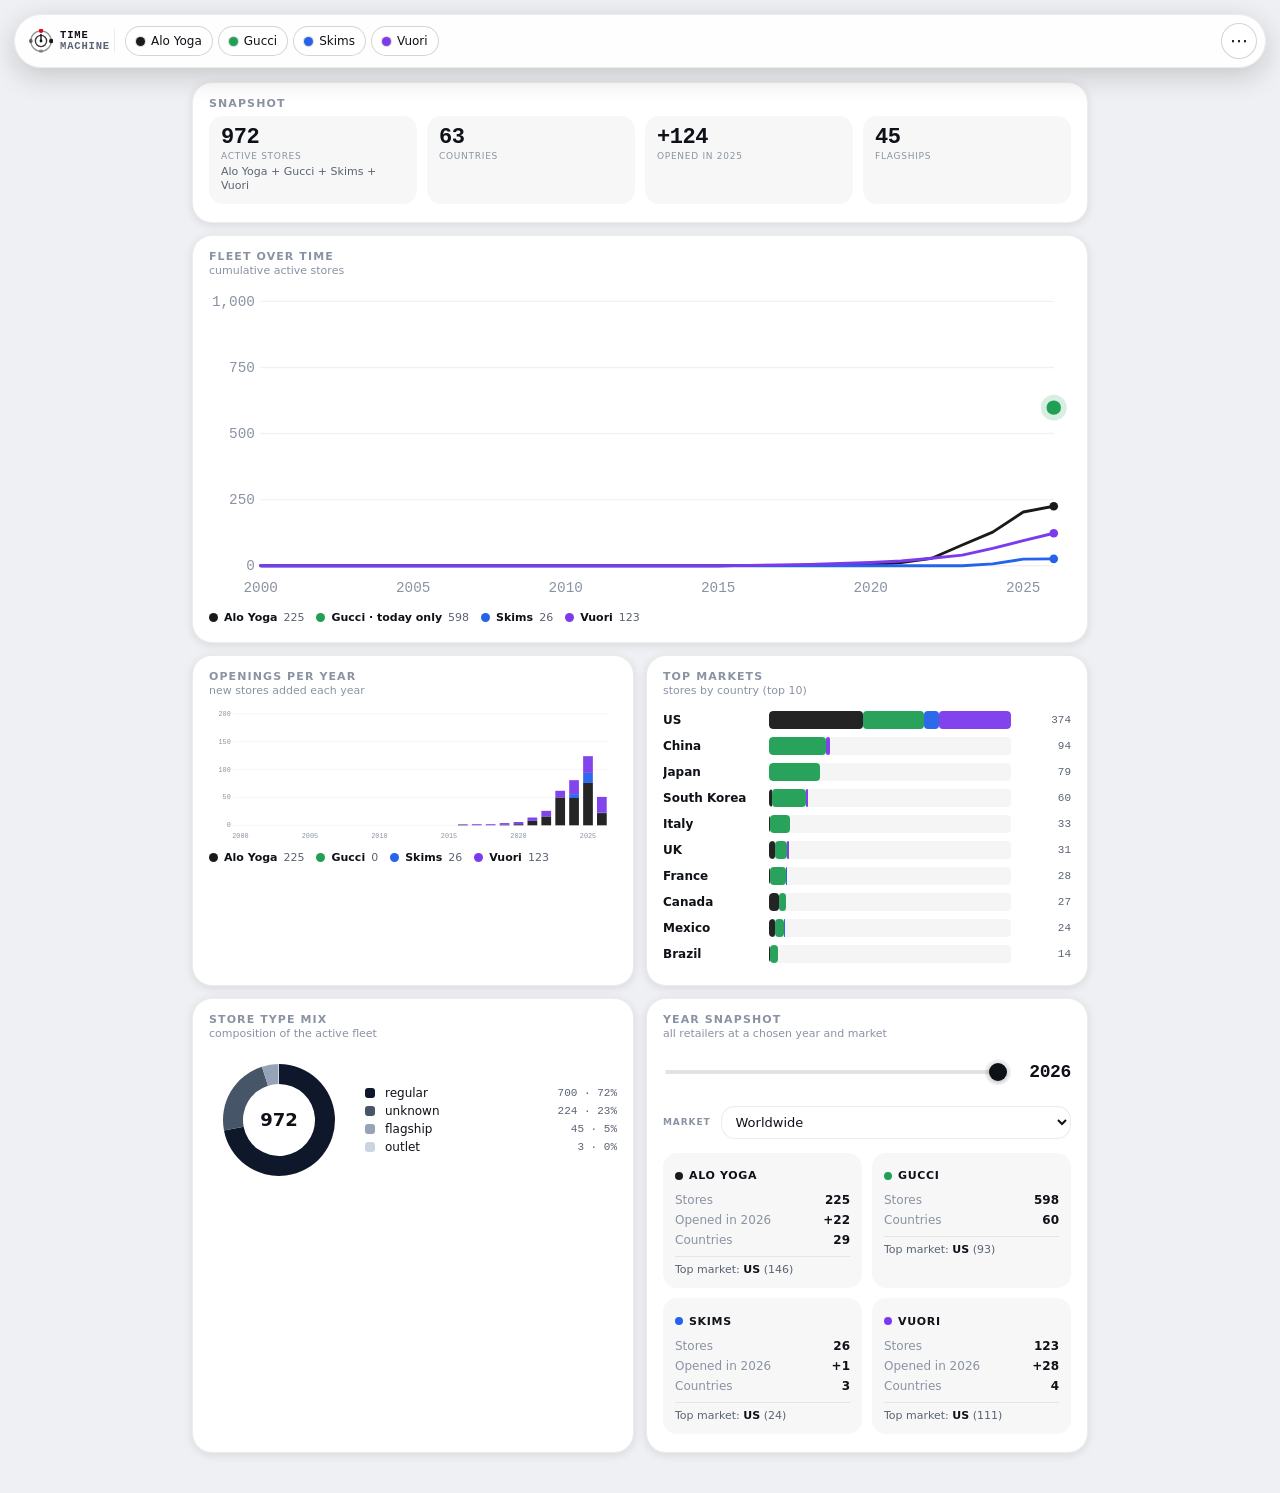
==== commit 5d25dfbe: "Skims: pink -> royal blue (#2563EB) Cache bust v=26." ====
--- a/dashboard.html
+++ b/dashboard.html
@@ -8,8 +8,8 @@
 <meta name="apple-mobile-web-app-status-bar-style" content="default">
 <meta name="apple-mobile-web-app-title" content="Store Time Machine">
 <title>Analytics — Store Time Machine</title>
-<link rel="stylesheet" href="styles.css?v=25">
-<link rel="stylesheet" href="dashboard.css?v=25">
+<link rel="stylesheet" href="styles.css?v=26">
+<link rel="stylesheet" href="dashboard.css?v=26">
 </head>
 <body class="dash">
 
@@ -86,7 +86,7 @@
 
 <div id="loading">Loading…</div>
 
-<script src="dashboard.js?v=25"></script>
+<script src="dashboard.js?v=26"></script>
 <script>
   document.addEventListener('click', (e) => {
     const menu = document.getElementById('nav-menu');
